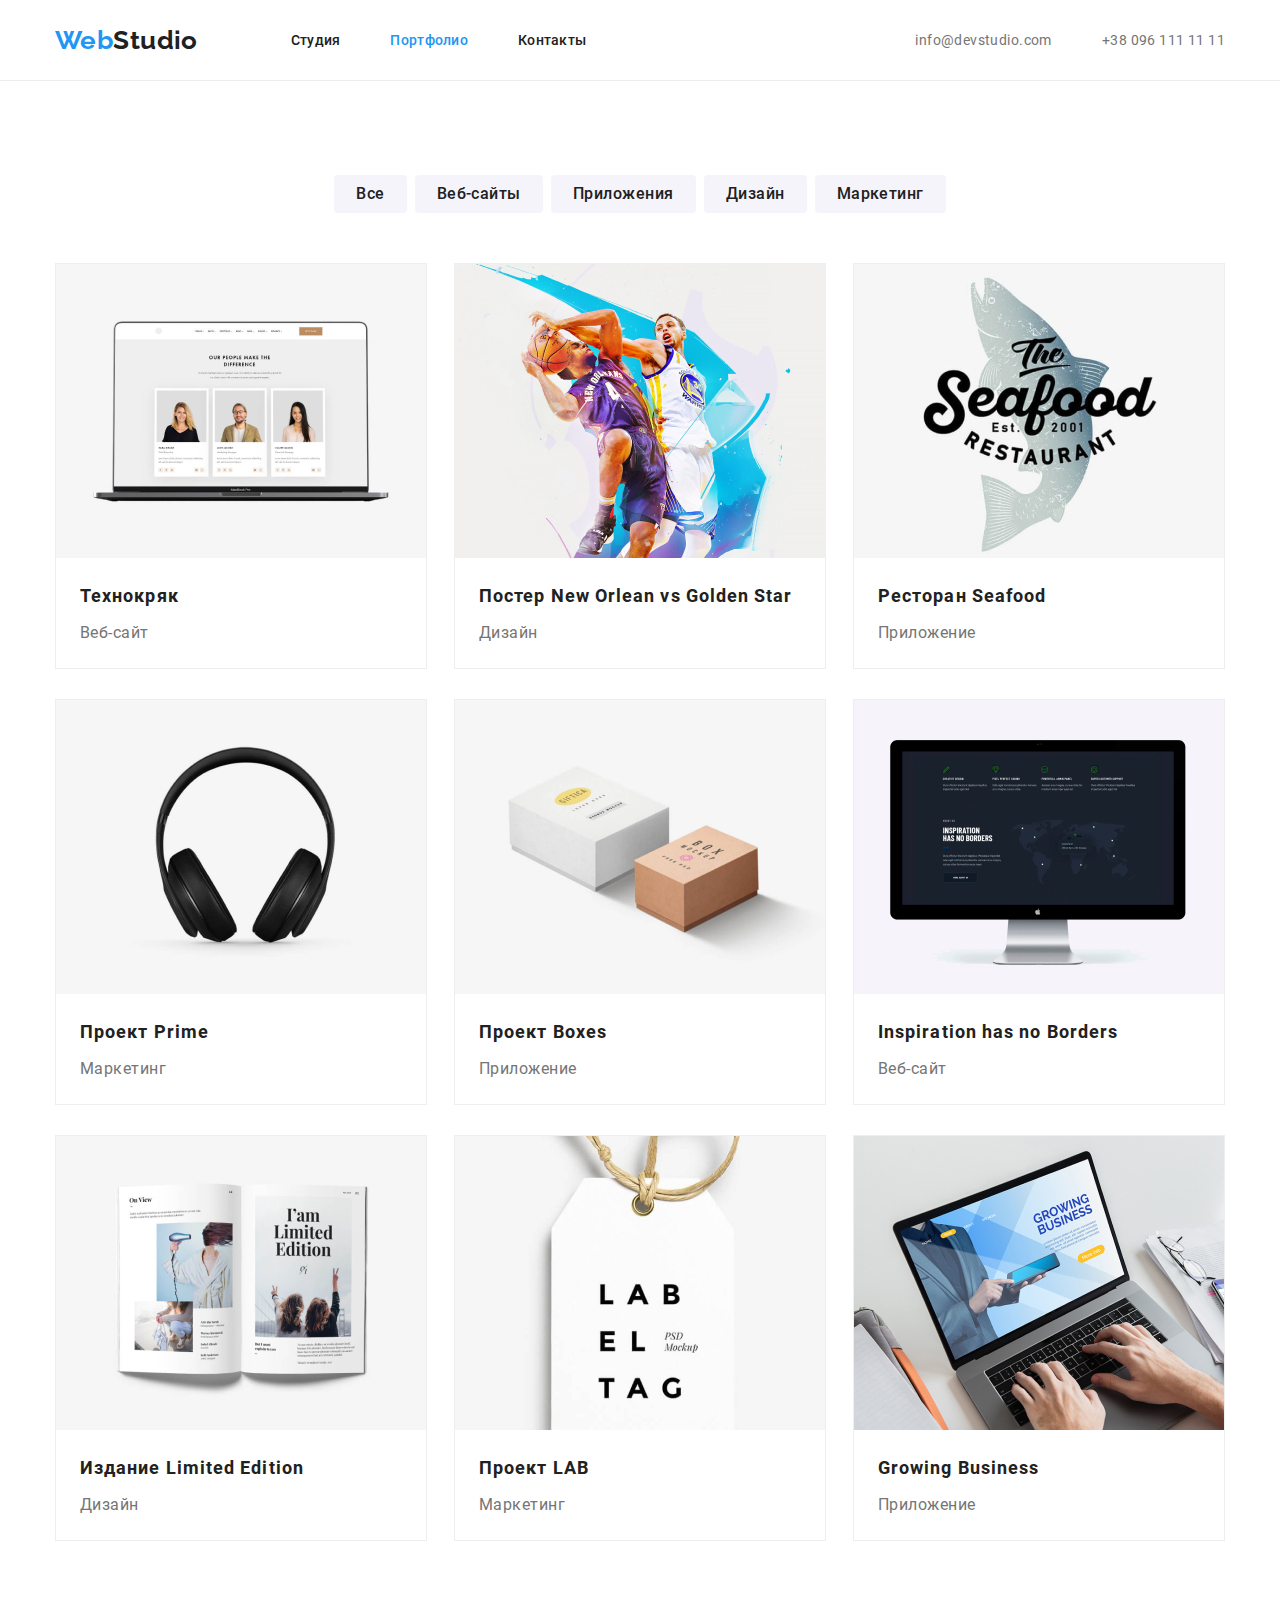
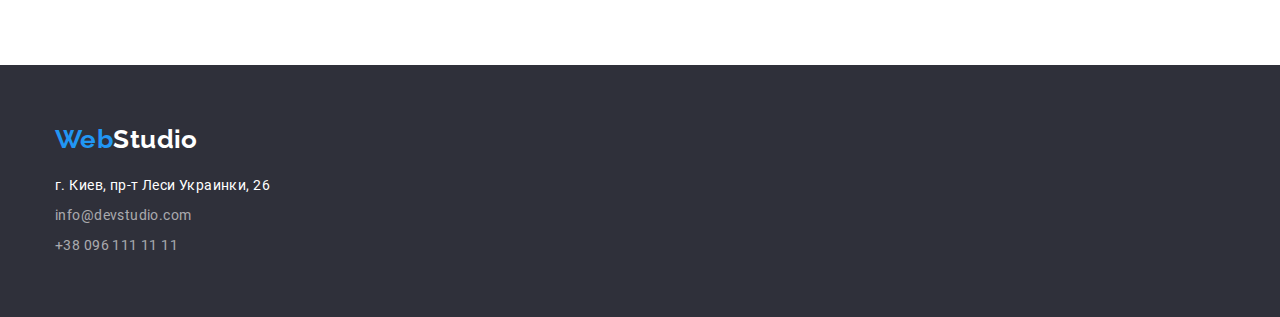
==== portfolio.html @ e56b2cce "clone-hw-3" ====
<!DOCTYPE html>
<html lang="ru">
  <head>
    <meta charset="UTF-8">
    <meta name="viewport" content="width=device-width, initial-scale=1.0">
    <title>Портфолио</title>
    <link rel="stylesheet" href="./css/modern-normalize.css">
    <link href="https://fonts.googleapis.com/css2?family=Raleway:wght@700&display=swap" rel="stylesheet">
    <link rel="stylesheet" href="./css/styles.css">
  </head>
   <body>
        <header class="bg-header">
        <div class="container head-main">
        <nav class="menu-header">
            <a href="./index.html" class="link-logo"><p class="logo">Web<span class="part-logo1">Studio</span></p></a>
            <ul class="list-nav">
                <li class="nav-item"><a href="./index.html" class="link-menu">Студия</a></li>
                <li class="nav-item"><a href="./portfolio.html"  class="link-menu"><span class="default-page">Портфолио</span></a></li>
                <li class="nav-item"><a href="#contacts" class="link-menu">Контакты</a></li>
            </ul>
        </nav>
        <div class="up-contacts">
            <a href="mailto:info@devstudio.com" class="link">info@devstudio.com</a>
            <a href="tel:++380961111111" class="link">+38 096 111 11 11</a>
        </div>
        </div>

        </header>
        <main>
        <section class="table-color">
            <div class="container portfolio-button">
                    <h1 class="invisible">Наши роботы</h1>
                <ul class="list-menu">
                    <li class="list-button"><button class="bt-works">Все</button></li>
                    <li class="list-button"><button class="bt-works">Веб-сайты</button></li>
                    <li class="list-button"><button class="bt-works">Приложения</button></li>
                    <li class="list-button"><button class="bt-works">Дизайн</button></li>
                    <li class="list-button"><button class="bt-works">Маркетинг</button></li>
                </ul>
                <ul class="table-app"> 
                    
                    <li class="flex-element"><img src="./images/img17.jpg" alt="Страница сайта"><p class="project-name">Технокряк</p>
                    <p class="app-name">Веб-сайт</p></li>

                    <li class="flex-element"><img src="./images/img18.jpg" alt="Постер"><p class="project-name">Постер New Orlean vs Golden Star</p>
                    <p class="app-name">Дизайн</p></li>

                    <li class="flex-element"><img src="./images/img10.jpg" alt="Приложение ресторана"><p class="project-name">Ресторан Seafood</p>
                    <p class="app-name">Приложение</p></li>

                    <li class="flex-element"><img src="./images/img11.jpg" alt="Наушники"><p class="project-name">Проект Prime</p>
                    <p class="app-name">Маркетинг</p></li>

                    <li class="flex-element"><img src="./images/img12.jpg" alt="Коробки"><p class="project-name">Проект Boxes</p>
                    <p class="app-name">Приложение</p></li>

                    <li class="flex-element"><img src="images/img13.jpg" alt="Экран монитора"><p class="project-name">Inspiration has no Borders</p>
                    <p class="app-name">Веб-сайт</p></li>

                    <li class="flex-element"><img src="./images/img14.jpg" alt="Книга"><p class="project-name">Издание Limited Edition</p>
                    <p class="app-name">Дизайн</p></li>

                    <li class="flex-element"><img src="./images/img15.jpg" alt="Бирка"><p class="project-name">Проект LAB</p>
                    <p class="app-name">Маркетинг</p></li>

                    <li class="flex-element"><img src="./images/img16.jpg" alt="Ноутбук"><p class="project-name">Growing Business</p>
                    <p class="app-name">Приложение</p></li>

                </ul>
            </div>
        </section>
        <footer class="bg-footer">
            <div class="container footer">
                <a href="./index.html" class="link-logo">
                <p class="logo">Web<span class="part-logo2">Studio</span></p></a>
                <address id="contacts">
                    <div class="address">
                        <ul class="list">
                            <li><a href="https://goo.gl/maps/sJVovR2q1p1uc4ny7" class="link" target="_blank" rel="noopener noreferer"> г. Киев, пр-т Леси Украинки, 26</a></li>
                            <li class="cl-link"><a href="mailto:info@devstudio.com" class="link">info@devstudio.com</a></li>
                            <li class="cl-link"><a href="tel:+380961111111" class="link">+38 096 111 11 11</a></li>
                        </ul>
                    </div>
                </address>
            </div>
        </footer>
        </main>
</body>
</html>
---- css/styles.css ----
html {
  box-sizing: border-box;
}
*,
*::before,
*::after {
  box-sizing: inherit;
}
@font-face {
  font-family: "Roboto";
  font-style: normal;
  font-weight: 400;
  src: url("../fonts/roboto/roboto-v20-latin_cyrillic-regular.eot"); /* IE9 Compat Modes */
  src: local("Roboto"), local("Roboto-Regular"),
    url("../fonts/roboto/roboto-v20-latin_cyrillic-regular.eot?#iefix")
      format("embedded-opentype"),
    url("../fonts/roboto/roboto-v20-latin_cyrillic-regular.woff2")
      format("woff2"),
    url("../fonts/roboto/roboto-v20-latin_cyrillic-regular.woff") format("woff"),
    url("../fonts/roboto/roboto-v20-latin_cyrillic-regular.ttf")
      format("truetype"),
    url("../fonts/roboto/roboto-v20-latin_cyrillic-regular.svg#Roboto")
      format("svg");
}

@font-face {
  font-family: "Roboto";
  font-style: normal;
  font-weight: 500;
  src: url("../fonts/roboto/roboto-v20-latin_cyrillic-500.eot");
  src: local("Roboto Medium"), local("Roboto-Medium"),
    url("../fonts/roboto/roboto-v20-latin_cyrillic-500.eot?#iefix")
      format("embedded-opentype"),
    url("../fonts/roboto/roboto-v20-latin_cyrillic-500.woff2") format("woff2"),
    url("../fonts/roboto/roboto-v20-latin_cyrillic-500.woff") format("woff"),
    url("../fonts/roboto/roboto-v20-latin_cyrillic-500.ttf") format("truetype"),
    url("../fonts/roboto/roboto-v20-latin_cyrillic-500.svg#Roboto")
      format("svg");
}

@font-face {
  font-family: "Roboto";
  font-style: normal;
  font-weight: 700;
  src: url("../fonts/roboto/roboto-v20-latin_cyrillic-700.eot");
  src: local("Roboto Bold"), local("Roboto-Bold"),
    url("../fonts/roboto/roboto-v20-latin_cyrillic-700.eot?#iefix")
      format("embedded-opentype"),
    url("../fonts/roboto/roboto-v20-latin_cyrillic-700.woff2") format("woff2"),
    url("../fonts/roboto/roboto-v20-latin_cyrillic-700.woff") format("woff"),
    url("../fonts/roboto/roboto-v20-latin_cyrillic-700.ttf") format("truetype"),
    url("../fonts/roboto/roboto-v20-latin_cyrillic-700.svg#Roboto")
      format("svg");
}

@font-face {
  font-family: "Roboto";
  font-style: normal;
  font-weight: 900;
  src: url("../fonts/roboto/roboto-v20-latin_cyrillic-900.eot");
  src: local("Roboto Black"), local("Roboto-Black"),
    url("../fonts/roboto/roboto-v20-latin_cyrillic-900.eot?#iefix")
      format("embedded-opentype"),
    url("../fonts/roboto/roboto-v20-latin_cyrillic-900.woff2") format("woff2"),
    url("../fonts/roboto/roboto-v20-latin_cyrillic-900.woff") format("woff"),
    url("../fonts/roboto/roboto-v20-latin_cyrillic-900.ttf") format("truetype"),
    url("../fonts/roboto/roboto-v20-latin_cyrillic-900.svg#Roboto")
      format("svg");
}

:root {
  --main-text-cl: #757575;
  --accent-cl: #2196f3;
  --title-cl: #212121;
  --white: #ffffff;
  --gray: #2f303a;
  --pearl: #e5e5e5;
  --smoke: #f5f4fa;
}
html {
  box-sizing: border-box;
}

body {
  font-family: "Roboto", sans-serif;
  font-size: 14px;
  line-height: 1.7142;
  letter-spacing: 0.03em;
  color: var(--main-text-cl);
}

img {
  display: block;
}
.container {
  width: 1200px;
  padding-left: 15px;
  padding-right: 15px;
  margin-right: auto;
  margin-left: auto;
}
.bg-header {
  background-color: var(--white);
  border-bottom: 1px solid #ececec;
}
.bg-hero,
.bg-footer {
  background-color: var(--gray);
}
.bg-team {
  background-color: var(--smoke);
}

.logo {
  font-family: "Raleway", sans-serif;
  font-style: normal;
  font-weight: 700;
  font-size: 26px;
  line-height: 1.1738;
  color: var(--accent-cl);
}

.part-logo1 {
  color: var(--title-cl);
}
.part-logo2 {
  color: var(--white);
}
.link-logo {
  text-decoration: none;
}
.link {
  color: inherit;
  line-height: 1.1743;
  letter-spacing: 0.03em;
  text-decoration: none;
}
.default-page {
  color: var(--accent-cl);
}
.link:hover,
.link:focus {
  color: var(--accent-cl);
}

.title {
  font-family: "Roboto", sans-serif;
  font-weight: 900;
  font-size: 44px;
  line-height: 1.3636;
  text-align: center;
  letter-spacing: 0.06em;
  color: var(--white);
}

.little-name {
  font-family: "Roboto", sans-serif;
  font-style: normal;
  font-weight: 700;
  font-size: 14px;
  line-height: 1.14;
  letter-spacing: 0.03em;
  color: var(--title-cl);
}

.sub-title {
  font-family: "Roboto", sans-serif;
  font-style: normal;
  font-weight: 700;
  font-size: 36px;
  line-height: 1.17;
  text-align: center;
  letter-spacing: 0.03em;
  color: var(--title-cl);
}

.bt-main {
  font-family: "Roboto", sans-serif;
  font-style: normal;
  font-weight: 700;
  font-size: 16px;
  line-height: 1.88;
  align-items: center;
  text-align: center;
  letter-spacing: 0.06em;
  color: var(--white);
  background-color: var(--accent-cl);
}
.bt-works {
  font-family: "Roboto", sans-serif;
  font-style: normal;
  font-weight: 500;
  font-size: 16px;
  line-height: 1.63;
  text-align: center;
  letter-spacing: 0.03em;
  color: var(--title-cl);
  background-color: var(--smoke);

  border-radius: 4px;
}
.bt-works:hover,
.bt-works:focus {
  color: var(--white);
  background-color: var(--accent-cl);
  cursor: pointer;
}

.styles-name {
  font-family: "Roboto", sans-serif;
  font-style: normal;
  font-weight: 500;
  font-size: 16px;
  line-height: 1.19;
  letter-spacing: 0.03em;
  color: var(--title-cl);
}

.link-menu {
  font-family: "Roboto", sans-serif;
  font-style: normal;
  font-weight: 500;
  font-size: 14px;
  line-height: 1.1428;
  letter-spacing: 0.02em;
  text-decoration: none;
  color: var(--title-cl);
}
.link-menu:hover,
.link-menu:focus {
  color: var(--accent-cl);
}

.invisible {
  display: none;
}

.name-prof {
  font-family: "Roboto", sans-serif;
  font-style: normal;
  font-weight: 400;
  font-size: 16px;
  line-height: 1.19;
  letter-spacing: 0.03em;
  color: var(--main-text-cl);
}

.address {
  font-family: "Roboto", sans-serif;
  font-weight: 400;
  font-style: normal;
  font-size: 14px;
  line-height: 1.71;
  letter-spacing: 0.03em;

  color: var(--white);
}
.cl-link {
  color: #ffffff99;
}

.project-name {
  font-family: "Roboto", sans-serif;
  font-style: normal;
  font-weight: 700;
  font-size: 18px;
  line-height: 2;
  letter-spacing: 0.06em;
  color: var(--title-cl);
}

.app-name {
  font-family: "Roboto", sans-serif;
  font-style: normal;
  font-weight: 400;
  font-size: 16px;
  line-height: 1.87;
  letter-spacing: 0.03em;
  color: var(--main-text-cl);
}
.logo,
.link-logo,
.part-logo1 {
  display: flex;
  margin-top: 0px;
  margin-bottom: 0px;
  align-items: center;
}

.list,
.list-menu,
.list-nav,
.list-app,
.table-app {
  list-style: none;
  margin: 0;
  padding: 0;
}

.list-app {
  background-color: var(--white);
}
.list-nav,
.up-contacts,
.menu-header,
.head-main {
  display: flex;
}
.list-nav .nav-item:not(:last-child),
.up-contacts .link:not(:last-child) {
  margin-right: 50px;
}
.link-menu {
  display: block;
  padding-top: 32px;
  padding-bottom: 32px;
}

.head-main {
  align-items: center;
}

.list-nav {
  margin-left: 93px;
}
.up-contacts {
  margin-left: auto;
}
.title {
  height: auto;
  width: 696px;
  margin-left: auto;
  margin-right: auto;
}
.big-button {
  display: block;
  text-align: center;
  padding-top: 200px;
  padding-bottom: 200px;
  background-color: var(--gray);
}
.bt-main:hover,
.bt-main:focus {
  color: var(--white);
}
.bt-main {
  height: 50px;
  width: 200px;
  border-radius: 4px;
  border: none;
}
.bt-main:hover,
.bt-main:focus {
  color: var(--gray);
  cursor: pointer;
}
.title {
  text-transform: uppercase;
  margin-bottom: 30px;
}
.break {
  margin: auto;
}
.pearl-wall {
  padding-top: 94px;
  padding-bottom: 94px;
  background-color: var(--white);
}
.little-name {
  text-transform: uppercase;
  margin-top: auto;
  margin-bottom: auto;
}

.description-unit {
  width: 270px;
  height: 101px;
}
.description-job {
  display: flex;
  flex-direction: row;
}
.description-unit + .description-unit {
  margin-left: 30px;
}
.desc-name {
  margin-top: 10px;
  margin-bottom: auto;
}

.sub-title {
  margin-top: auto;
  margin-bottom: 50px;
}
.photo-book {
  padding-bottom: 94px;
  background-color: var(--white);
}
.list-image {
  display: flex;
  justify-content: space-between;
}

.team {
  padding-top: 94px;
  padding-bottom: 94px;
  background-color: var(--smoke);
}
.person-photo {
  display: block;
  text-align: center;
  background-color: var(--white);
}
.list-app {
  display: flex;
  background-color: var(--smoke);
  justify-content: space-between;
}
.styles-name {
  padding-top: 30px;
  padding-bottom: 10px;
  margin: auto;
}
.name-prof {
  padding-bottom: 30px;
  margin: auto;
}
.footer {
  padding-top: 59px;
  padding-bottom: 59px;
  background-color: var(--gray);
}
.address {
  padding-top: 20px;
}
.cl-link {
  padding-top: 6px;
}
.table-color {
  color: var(--white);
}
.portfolio-button {
  padding-top: 94px;
  padding-bottom: 94px;
  background-color: var(--white);
}
.bt-works {
  padding-top: 6px;
  padding-bottom: 6px;
  padding-left: 22px;
  padding-right: 22px;
  border: none;
}
.list-button + .list-button {
  margin-left: 8px;
}

.list-menu {
  display: flex;
  justify-content: center;
  padding-bottom: 50px;
}
.table-app {
  display: flex;
  flex-wrap: wrap;
  justify-content: space-between;
  background-color: var(--white);
}
.flex-element {
  box-sizing: border-box;
  margin-bottom: 30px;
  padding-bottom: 20px;
  background-color: var(--white);
  border: 1px solid #eeeeee;
}

.project-name {
  padding-top: 20px;
  padding-bottom: 4px;
  padding-left: 24px;
  margin: auto;
}
.app-name {
  padding-left: 24px;
  margin: auto;
}
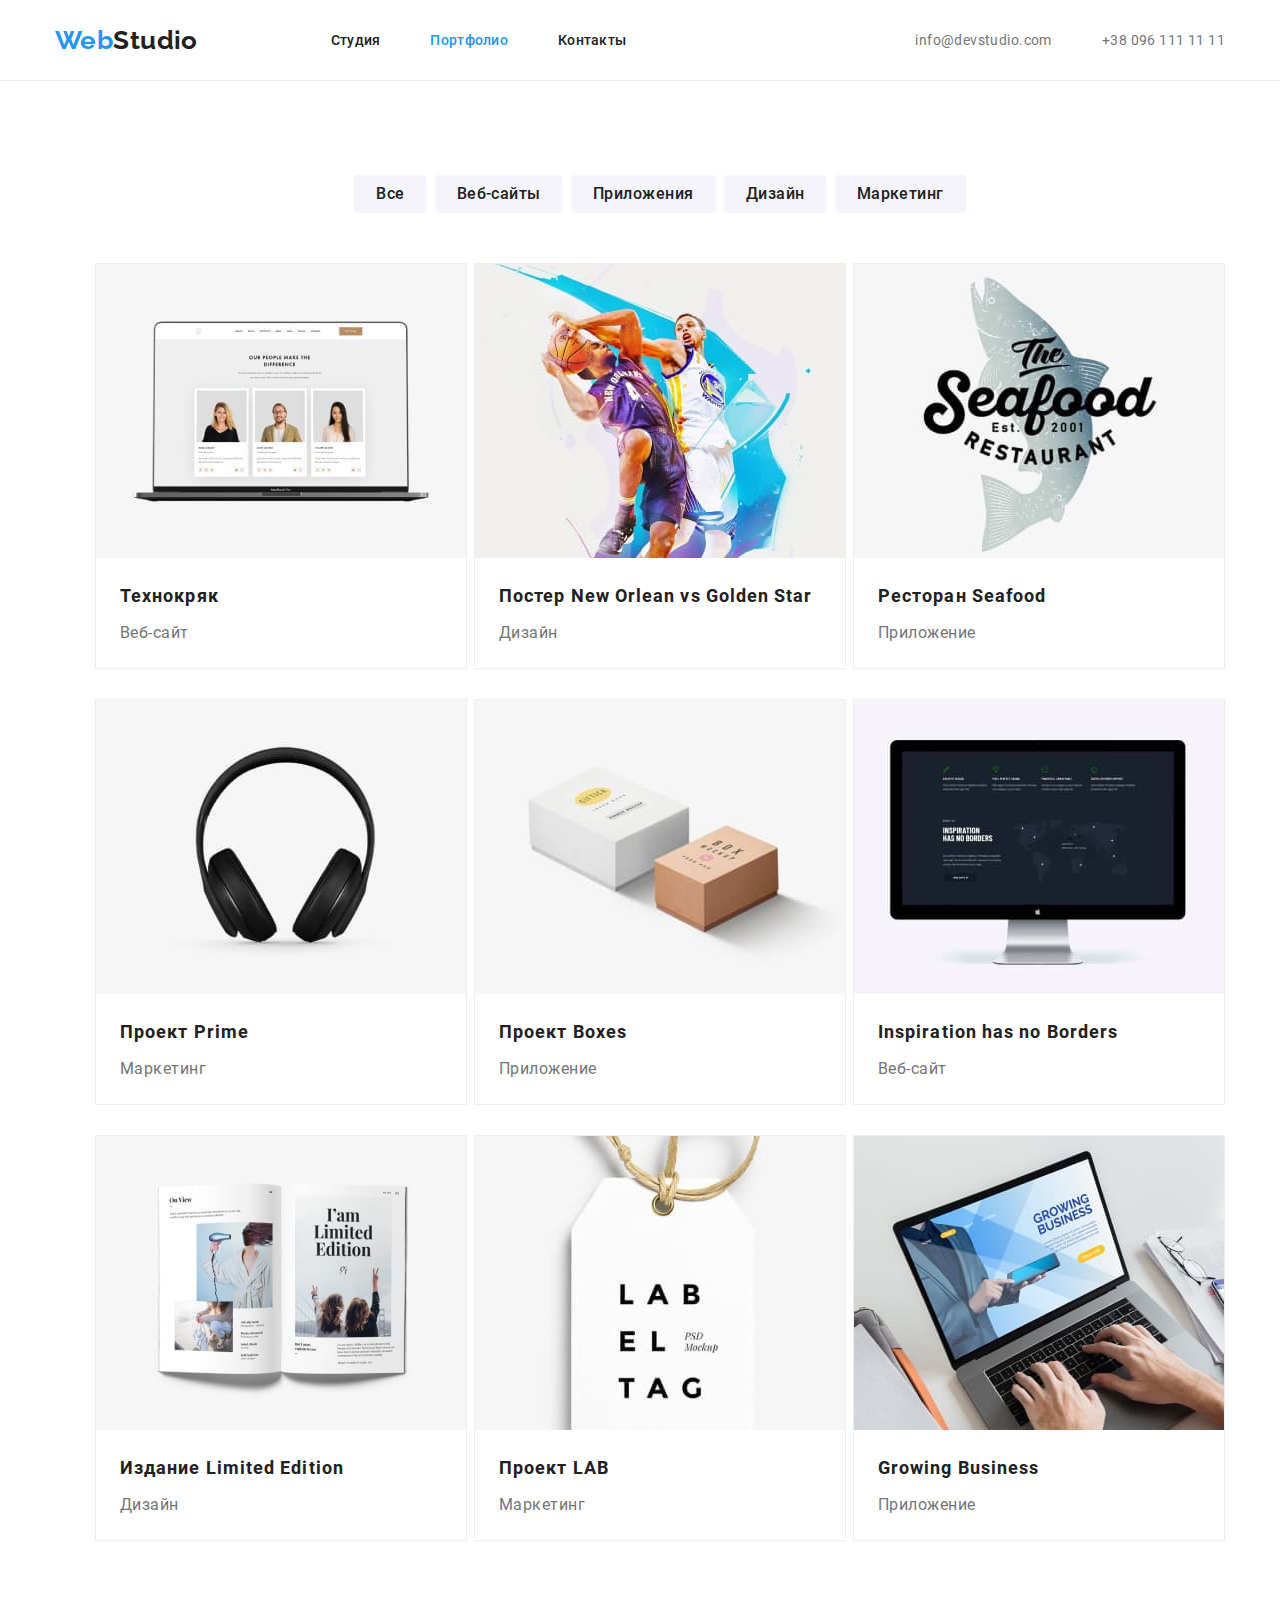
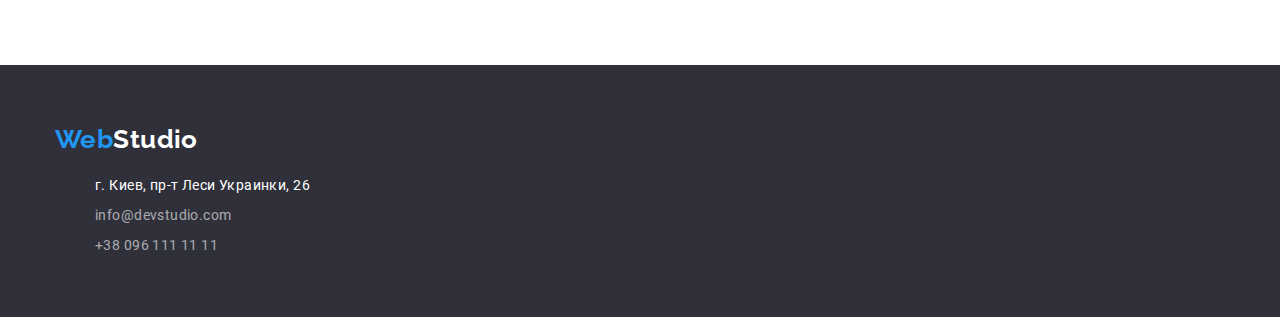
==== commit afd99cac: "gradient" ====
--- a/portfolio.html
+++ b/portfolio.html
@@ -39,31 +39,31 @@
                 </ul>
                 <ul class="table-app"> 
                     
-                    <li class="flex-element"><img src="./images/img17.jpg" alt="Страница сайта"><p class="project-name">Технокряк</p>
+                    <li class="flex-element"><img src="./images/img8-min.jpg" alt="Страница сайта"><p class="project-name">Технокряк</p>
                     <p class="app-name">Веб-сайт</p></li>
 
-                    <li class="flex-element"><img src="./images/img18.jpg" alt="Постер"><p class="project-name">Постер New Orlean vs Golden Star</p>
+                    <li class="flex-element"><img src="./images/img9-min.jpg" alt="Постер"><p class="project-name">Постер New Orlean vs Golden Star</p>
                     <p class="app-name">Дизайн</p></li>
 
-                    <li class="flex-element"><img src="./images/img10.jpg" alt="Приложение ресторана"><p class="project-name">Ресторан Seafood</p>
+                    <li class="flex-element"><img src="./images/img10-min.jpg" alt="Приложение ресторана"><p class="project-name">Ресторан Seafood</p>
                     <p class="app-name">Приложение</p></li>
 
-                    <li class="flex-element"><img src="./images/img11.jpg" alt="Наушники"><p class="project-name">Проект Prime</p>
+                    <li class="flex-element"><img src="./images/img11-min.jpg" alt="Наушники"><p class="project-name">Проект Prime</p>
                     <p class="app-name">Маркетинг</p></li>
 
-                    <li class="flex-element"><img src="./images/img12.jpg" alt="Коробки"><p class="project-name">Проект Boxes</p>
+                    <li class="flex-element"><img src="./images/img12-min.jpg" alt="Коробки"><p class="project-name">Проект Boxes</p>
                     <p class="app-name">Приложение</p></li>
 
-                    <li class="flex-element"><img src="images/img13.jpg" alt="Экран монитора"><p class="project-name">Inspiration has no Borders</p>
+                    <li class="flex-element"><img src="images/img13-min.jpg" alt="Экран монитора"><p class="project-name">Inspiration has no Borders</p>
                     <p class="app-name">Веб-сайт</p></li>
 
-                    <li class="flex-element"><img src="./images/img14.jpg" alt="Книга"><p class="project-name">Издание Limited Edition</p>
+                    <li class="flex-element"><img src="./images/img14-min.jpg" alt="Книга"><p class="project-name">Издание Limited Edition</p>
                     <p class="app-name">Дизайн</p></li>
 
-                    <li class="flex-element"><img src="./images/img15.jpg" alt="Бирка"><p class="project-name">Проект LAB</p>
+                    <li class="flex-element"><img src="./images/img15-min.jpg" alt="Бирка"><p class="project-name">Проект LAB</p>
                     <p class="app-name">Маркетинг</p></li>
 
-                    <li class="flex-element"><img src="./images/img16.jpg" alt="Ноутбук"><p class="project-name">Growing Business</p>
+                    <li class="flex-element"><img src="./images/img16-min.jpg" alt="Ноутбук"><p class="project-name">Growing Business</p>
                     <p class="app-name">Приложение</p></li>
 
                 </ul>
--- a/css/styles.css
+++ b/css/styles.css
@@ -103,7 +103,7 @@
   background-color: var(--white);
   border-bottom: 1px solid #ececec;
 }
-.bg-hero,
+
 .bg-footer {
   background-color: var(--gray);
 }
@@ -293,8 +293,8 @@
 .list-app,
 .table-app {
   list-style: none;
-  margin: 0;
-  padding: 0;
+  margin: auto;
+  padding: auto;
 }
 
 .list-app {
@@ -317,6 +317,7 @@
 }
 
 .head-main {
+  height: auto;
   align-items: center;
 }
 
@@ -327,8 +328,10 @@
   margin-left: auto;
 }
 .title {
-  height: auto;
+  height: 120px;
   width: 696px;
+
+  margin-top: auto;
   margin-left: auto;
   margin-right: auto;
 }
@@ -337,7 +340,6 @@
   text-align: center;
   padding-top: 200px;
   padding-bottom: 200px;
-  background-color: var(--gray);
 }
 .bt-main:hover,
 .bt-main:focus {
@@ -484,3 +486,17 @@
   padding-left: 24px;
   margin: auto;
 }
+
+.bg-hero {
+  background-image: linear-gradient(
+      to right,
+      rgba(47, 48, 58, 0.4),
+      rgba(47, 48, 58, 0.4)
+    ),
+    url("/images/img-min.jpg");
+  background-color: var(--gray);
+  background-repeat: no-repeat;
+  background-position: center;
+  background-size: auto auto;
+  background-size: cover;
+}
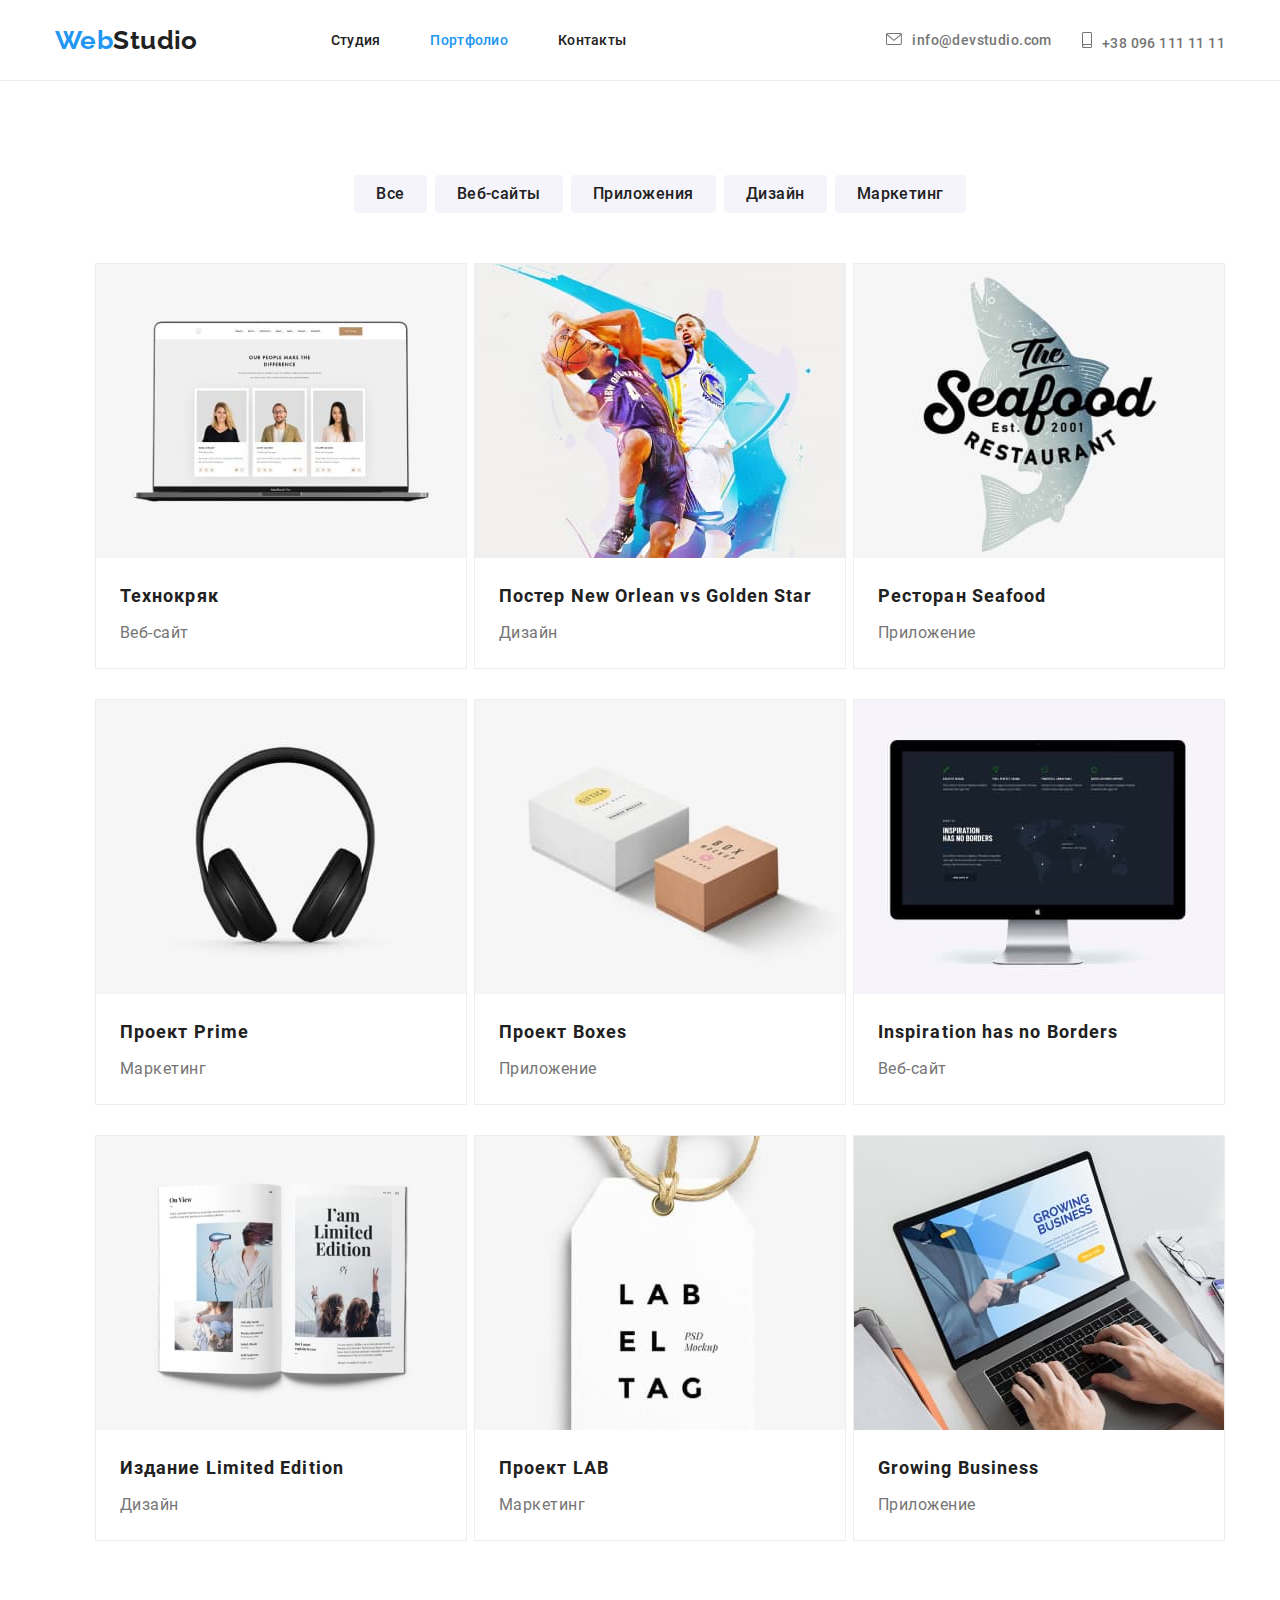
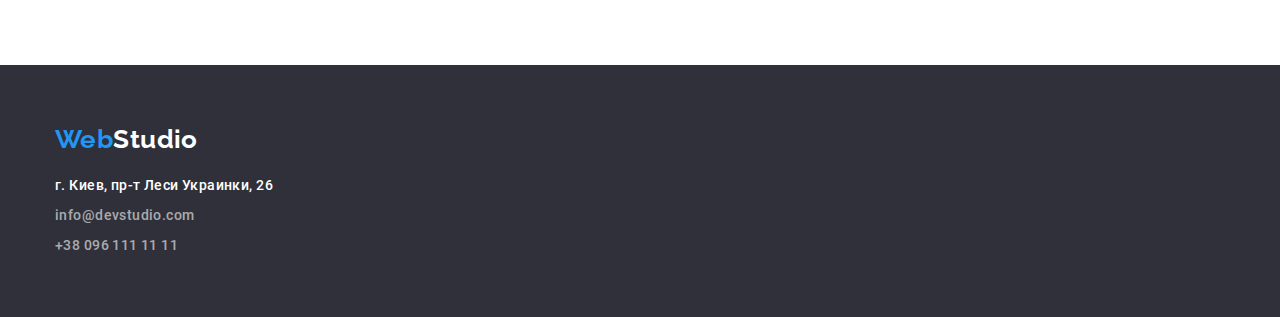
==== commit 24367ba9: "something2" ====
--- a/portfolio.html
+++ b/portfolio.html
@@ -20,8 +20,12 @@
             </ul>
         </nav>
         <div class="up-contacts">
-            <a href="mailto:info@devstudio.com" class="link">info@devstudio.com</a>
-            <a href="tel:++380961111111" class="link">+38 096 111 11 11</a>
+            <a href="mailto:info@devstudio.com" class="link"><svg class="envelope">
+                <use href="./images/sprite.svg#envelope"></use>
+            </svg>info@devstudio.com</a>
+            <a href="tel:++380961111111" class="link"><svg class="smartphone">
+            <use href="./images/sprite.svg#smartphone"></use>
+            </svg>+38 096 111 11 11</a>
         </div>
         </div>
 
@@ -39,31 +43,31 @@
                 </ul>
                 <ul class="table-app"> 
                     
-                    <li class="flex-element"><img src="./images/img8-min.jpg" alt="Страница сайта"><p class="project-name">Технокряк</p>
+                    <li class="flex-element"><img src="./images/img8.jpg" alt="Страница сайта"><p class="project-name">Технокряк</p>
                     <p class="app-name">Веб-сайт</p></li>
 
-                    <li class="flex-element"><img src="./images/img9-min.jpg" alt="Постер"><p class="project-name">Постер New Orlean vs Golden Star</p>
+                    <li class="flex-element"><img src="./images/img9.jpg" alt="Постер"><p class="project-name">Постер New Orlean vs Golden Star</p>
                     <p class="app-name">Дизайн</p></li>
 
-                    <li class="flex-element"><img src="./images/img10-min.jpg" alt="Приложение ресторана"><p class="project-name">Ресторан Seafood</p>
+                    <li class="flex-element"><img src="./images/img10.jpg" alt="Приложение ресторана"><p class="project-name">Ресторан Seafood</p>
                     <p class="app-name">Приложение</p></li>
 
-                    <li class="flex-element"><img src="./images/img11-min.jpg" alt="Наушники"><p class="project-name">Проект Prime</p>
+                    <li class="flex-element"><img src="./images/img11.jpg" alt="Наушники"><p class="project-name">Проект Prime</p>
                     <p class="app-name">Маркетинг</p></li>
 
-                    <li class="flex-element"><img src="./images/img12-min.jpg" alt="Коробки"><p class="project-name">Проект Boxes</p>
+                    <li class="flex-element"><img src="./images/img12.jpg" alt="Коробки"><p class="project-name">Проект Boxes</p>
                     <p class="app-name">Приложение</p></li>
 
-                    <li class="flex-element"><img src="images/img13-min.jpg" alt="Экран монитора"><p class="project-name">Inspiration has no Borders</p>
+                    <li class="flex-element"><img src="images/img13.jpg" alt="Экран монитора"><p class="project-name">Inspiration has no Borders</p>
                     <p class="app-name">Веб-сайт</p></li>
 
-                    <li class="flex-element"><img src="./images/img14-min.jpg" alt="Книга"><p class="project-name">Издание Limited Edition</p>
+                    <li class="flex-element"><img src="./images/img14.jpg" alt="Книга"><p class="project-name">Издание Limited Edition</p>
                     <p class="app-name">Дизайн</p></li>
 
-                    <li class="flex-element"><img src="./images/img15-min.jpg" alt="Бирка"><p class="project-name">Проект LAB</p>
+                    <li class="flex-element"><img src="./images/img15.jpg" alt="Бирка"><p class="project-name">Проект LAB</p>
                     <p class="app-name">Маркетинг</p></li>
 
-                    <li class="flex-element"><img src="./images/img16-min.jpg" alt="Ноутбук"><p class="project-name">Growing Business</p>
+                    <li class="flex-element"><img src="./images/img16.jpg" alt="Ноутбук"><p class="project-name">Growing Business</p>
                     <p class="app-name">Приложение</p></li>
 
                 </ul>
--- a/css/styles.css
+++ b/css/styles.css
@@ -130,8 +130,13 @@
   text-decoration: none;
 }
 .link {
+  font-family: "Roboto", sans-serif;
+  height: 16px;
+  font-size: 14px;
+  font-style: normal;
+  font-weight: 500;
   color: inherit;
-  line-height: 1.1743;
+  line-height: 1.1429;
   letter-spacing: 0.03em;
   text-decoration: none;
 }
@@ -294,9 +299,17 @@
 .table-app {
   list-style: none;
   margin: auto;
+}
+
+.list-menu,
+.list-nav,
+.list-app,
+.table-app {
   padding: auto;
 }
-
+.list {
+  padding-left: 0px;
+}
 .list-app {
   background-color: var(--white);
 }
@@ -307,8 +320,11 @@
   display: flex;
 }
 .list-nav .nav-item:not(:last-child),
-.up-contacts .link:not(:last-child) {
+.up-contacts:not(:last-child) {
   margin-right: 50px;
+}
+.link:not(:last-child) {
+  margin-right: 30px;
 }
 .link-menu {
   display: block;
@@ -325,6 +341,7 @@
   margin-left: 93px;
 }
 .up-contacts {
+  align-content: center;
   margin-left: auto;
 }
 .title {
@@ -370,13 +387,13 @@
 }
 .little-name {
   text-transform: uppercase;
-  margin-top: auto;
+  margin-top: 30px;
   margin-bottom: auto;
 }
 
 .description-unit {
   width: 270px;
-  height: 101px;
+  height: 251px;
 }
 .description-job {
   display: flex;
@@ -424,7 +441,7 @@
   margin: auto;
 }
 .name-prof {
-  padding-bottom: 30px;
+  padding-bottom: 16px;
   margin: auto;
 }
 .footer {
@@ -493,10 +510,90 @@
       rgba(47, 48, 58, 0.4),
       rgba(47, 48, 58, 0.4)
     ),
-    url("/images/img-min.jpg");
+    url("/images/img.jpg");
   background-color: var(--gray);
   background-repeat: no-repeat;
   background-position: center;
   background-size: auto auto;
   background-size: cover;
 }
+
+.envelope {
+  height: 12px;
+  width: 16px;
+  margin-right: 10px;
+
+  fill: var(--main-text-cl);
+}
+.smartphone {
+  height: 16px;
+  width: 10px;
+  margin-right: 10px;
+  fill: var(--main-text-cl);
+}
+.link:hover .envelope,
+.link:focus .enevelope {
+  fill: var(--accent-cl);
+}
+.link:hover .smartphone,
+.link:focus .smartphone {
+  fill: var(--accent-cl);
+}
+.bg-svg {
+  display: flex;
+  justify-content: center;
+  align-items: center;
+  height: 120px;
+  width: 270px;
+
+  background-color: var(--smoke);
+  border-radius: 4px;
+}
+.des-svg {
+  height: 70px;
+  width: 70px;
+}
+.social-group {
+  display: flex;
+  justify-content: space-between;
+  margin-right: 35px;
+  margin-left: 35px;
+  padding-bottom: 30px;
+}
+.pos-social {
+  display: flex;
+  height: 44px;
+  width: 44px;
+
+  border-radius: 50%;
+}
+.instagram-svg,
+.twitter-svg,
+.facebook-svg,
+.linkedin-svg {
+  display: flexbox;
+  height: 20px;
+  width: 20px;
+  margin: auto;
+  fill: #afb1b8;
+}
+.pos-social:hover .instagram-svg,
+.pos-social:focus .instagram-svg {
+  fill: var(--white);
+}
+.pos-social:hover,
+.pos-social:focus {
+  background-color: var(--accent-cl);
+}
+.pos-social:hover .twitter-svg,
+.pos-social:focus .twitter-svg {
+  fill: var(--white);
+}
+.pos-social:hover .facebook-svg,
+.pos-social:focus .facebook-svg {
+  fill: var(--white);
+}
+.pos-social:hover .linkedin-svg,
+.pos-social:focus .linkedin-svg {
+  fill: var(--white);
+}
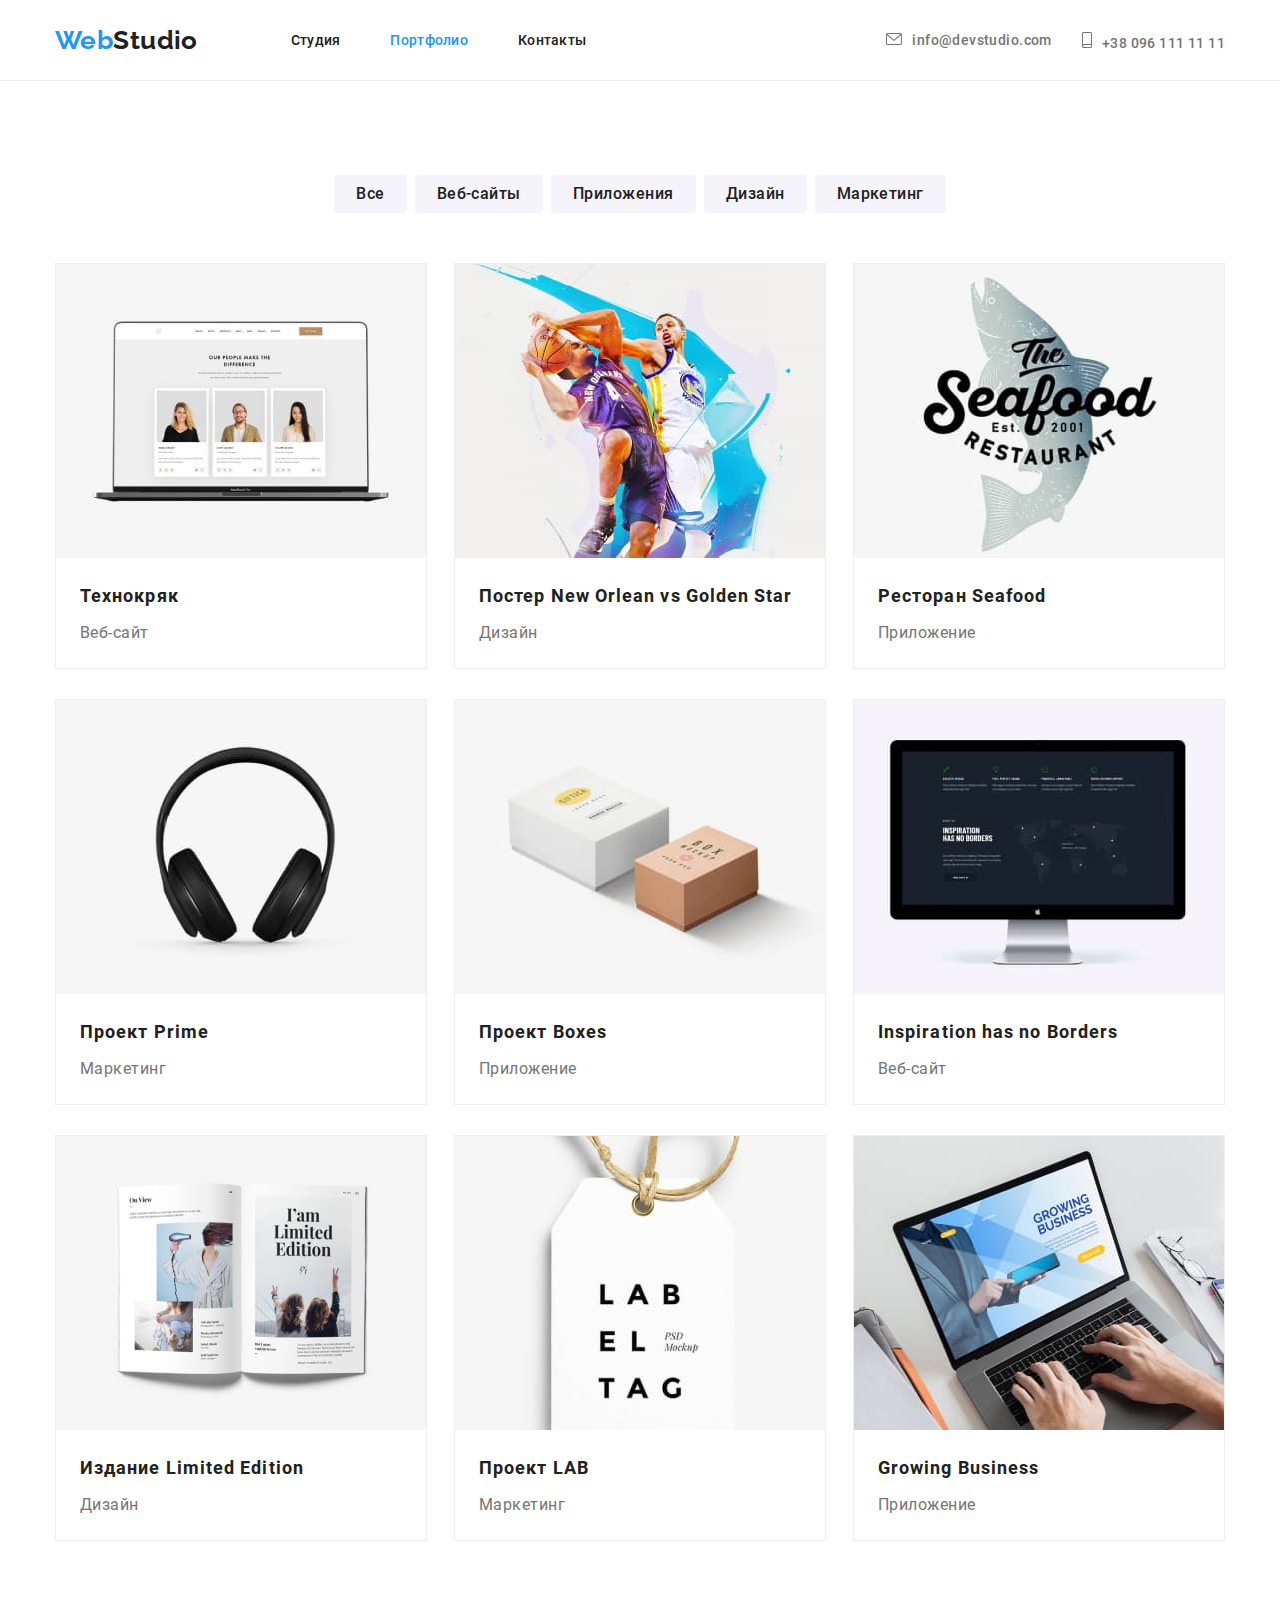
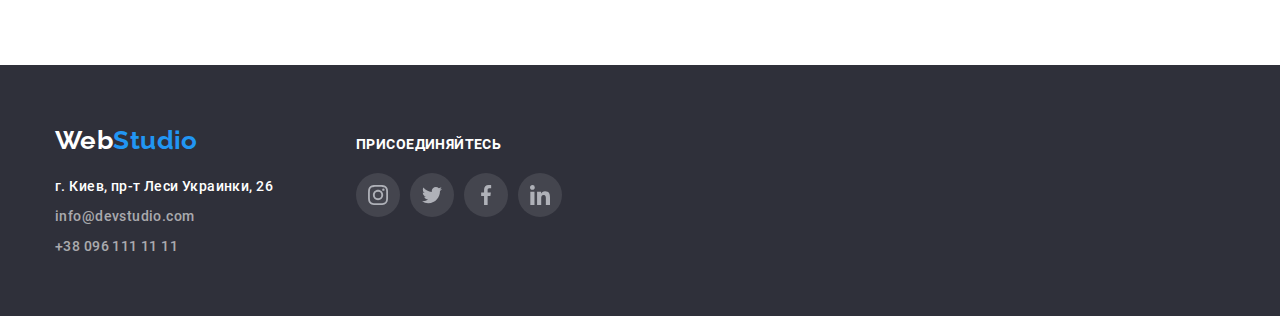
==== commit dcc4b12c: "something-before-validation" ====
--- a/portfolio.html
+++ b/portfolio.html
@@ -74,19 +74,52 @@
             </div>
         </section>
         <footer class="bg-footer">
-            <div class="container footer">
-                <a href="./index.html" class="link-logo">
-                <p class="logo">Web<span class="part-logo2">Studio</span></p></a>
-                <address id="contacts">
-                    <div class="address">
+        <div class="container footer">
+        
+            <address id="contacts">
+                <div class="address">
+                    <div class="our-address">
+                        <a href="./index.html" class="link-logo">
+                            <p class="logo"><span class="part-logo2">Web</span>Studio</p>
+                        </a>
                         <ul class="list">
-                            <li><a href="https://goo.gl/maps/sJVovR2q1p1uc4ny7" class="link" target="_blank" rel="noopener noreferer"> г. Киев, пр-т Леси Украинки, 26</a></li>
+                            <li><a href="https://goo.gl/maps/sJVovR2q1p1uc4ny7" class="link" target="_blank"
+                                    rel="noopener noreferer"> г. Киев, пр-т Леси Украинки, 26</a></li>
                             <li class="cl-link"><a href="mailto:info@devstudio.com" class="link">info@devstudio.com</a></li>
                             <li class="cl-link"><a href="tel:+380961111111" class="link">+38 096 111 11 11</a></li>
                         </ul>
                     </div>
-                </address>
-            </div>
+                    <div class="our-contacts">
+                        <p class="little-name">Присоединяйтесь</p>
+                        <div class="call-us">
+                            <a href="https://www.instagram.com/" class="pos-social" target="_blank" rel="noopener noreferer">
+                                <svg class="instagram-svg">
+                                    <use href="./images/sprite.svg#instagram"></use>
+                                </svg>
+                            </a>
+        
+                            <a href="https://twitter.com/?lang=uk/" class="pos-social" target="_blank" rel="noopener noreferer">
+                                <svg class="twitter-svg">
+                                    <use href="./images/sprite.svg#twitter"></use>
+                                </svg>
+                            </a>
+        
+                            <a href="https://www.facebook.com/" class="pos-social" target="_blank" rel="noopener noreferer">
+                                <svg class="facebook-svg">
+                                    <use href="./images/sprite.svg#facebook"></use>
+                                </svg>
+                            </a>
+        
+                            <a href="https://www.linkedin.com/" class="pos-social" target="_blank" rel="noopener noreferer">
+                                <svg class="linkedin-svg">
+                                    <use href="./images/sprite.svg#linkedin"></use>
+                                </svg>
+                            </a>
+                        </div>
+                    </div>
+                </div>
+            </address>
+        </div>
         </footer>
         </main>
 </body>
--- a/css/styles.css
+++ b/css/styles.css
@@ -110,7 +110,9 @@
 .bg-team {
   background-color: var(--smoke);
 }
-
+.our-clients {
+  background-color: var(--white);
+}
 .logo {
   font-family: "Raleway", sans-serif;
   font-style: normal;
@@ -173,7 +175,7 @@
   font-style: normal;
   font-weight: 700;
   font-size: 36px;
-  line-height: 1.17;
+  line-height: 1.1719;
   text-align: center;
   letter-spacing: 0.03em;
   color: var(--title-cl);
@@ -305,9 +307,12 @@
 .list-nav,
 .list-app,
 .table-app {
-  padding: auto;
+  padding: 0px;
 }
 .list {
+  height: 81px;
+  width: 231px;
+  margin-top: 20px;
   padding-left: 0px;
 }
 .list-app {
@@ -444,13 +449,16 @@
   padding-bottom: 16px;
   margin: auto;
 }
+.our-clients {
+  margin: auto;
+}
 .footer {
-  padding-top: 59px;
-  padding-bottom: 59px;
+  padding-top: 60px;
+  padding-bottom: 60px;
   background-color: var(--gray);
 }
 .address {
-  padding-top: 20px;
+  padding-top: 0px;
 }
 .cl-link {
   padding-top: 6px;
@@ -571,7 +579,6 @@
 .twitter-svg,
 .facebook-svg,
 .linkedin-svg {
-  display: flexbox;
   height: 20px;
   width: 20px;
   margin: auto;
@@ -597,3 +604,120 @@
 .pos-social:focus .linkedin-svg {
   fill: var(--white);
 }
+.person-photo {
+  box-shadow: 0px 1px 3px rgba(0, 0, 0, 0.12), 0px 1px 1px rgba(0, 0, 0, 0.14),
+    0px 2px 1px rgba(0, 0, 0, 0.2);
+  border-radius: 0px 0px 4px 4px;
+}
+.our-clients {
+  padding-top: 94px;
+  padding-bottom: 94px;
+}
+.block-clients {
+  display: flex;
+  justify-content: space-between;
+}
+.unit-clients {
+  display: flex;
+  width: 170px;
+  height: 90px;
+
+  border: 1px solid #afb1b8;
+  box-sizing: border-box;
+  border-radius: 4px;
+}
+.svg-client1 {
+  margin: auto;
+  height: 49px;
+  width: 44px;
+}
+.svg-client2 {
+  margin: auto;
+  height: 52px;
+  width: 40px;
+}
+.svg-client3 {
+  margin: auto;
+  height: 43px;
+  width: 41px;
+}
+.svg-client4 {
+  margin: auto;
+  height: 42px;
+  width: 80px;
+}
+.svg-client5 {
+  margin: auto;
+  height: 47px;
+  width: 59px;
+}
+.svg-client6 {
+  margin: auto;
+  height: 45px;
+  width: 88px;
+}
+.svg-client1,
+.svg-client2,
+.svg-client3,
+.svg-client4,
+.svg-client5,
+.svg-client6 {
+  fill: #afb1b8;
+}
+.unit-clients:hover,
+.unit-clients:focus {
+  border: 1px solid var(--accent-cl);
+}
+.unit-clients:hover .svg-client1,
+.unit-clients:focus .svg-client1 {
+  fill: var(--accent-cl);
+}
+.unit-clients:hover .svg-client2,
+.unit-clients:focus .svg-client2 {
+  fill: var(--accent-cl);
+}
+.unit-clients:hover .svg-client3,
+.unit-clients:focus .svg-client3 {
+  fill: var(--accent-cl);
+}
+.unit-clients:hover .svg-client4,
+.unit-clients:focus .svg-client4 {
+  fill: var(--accent-cl);
+}
+.unit-clients:hover .svg-client5,
+.unit-clients:focus .svg-client5 {
+  fill: var(--accent-cl);
+}
+.unit-clients:hover .svg-client6,
+.unit-clients:focus .svg-client6 {
+  fill: var(--accent-cl);
+}
+.our-contacts {
+  margin-top: 12px;
+  margin-bottom: auto;
+  margin-left: 70px;
+}
+.our-contacts .little-name {
+  color: var(--white);
+  margin-top: 0px;
+  margin-bottom: 20px;
+}
+.call-us {
+  display: flex;
+
+  height: 44px;
+  width: 206px;
+}
+.call-us .pos-social {
+  background-color: rgba(255, 255, 255, 0.1);
+}
+.call-us .pos-social:hover,
+.call-us .pos-social:focus {
+  background-color: var(--accent-cl);
+}
+.call-us .pos-social:not(:last-child) {
+  margin-right: 10px;
+}
+.address {
+  display: inline-flex;
+}
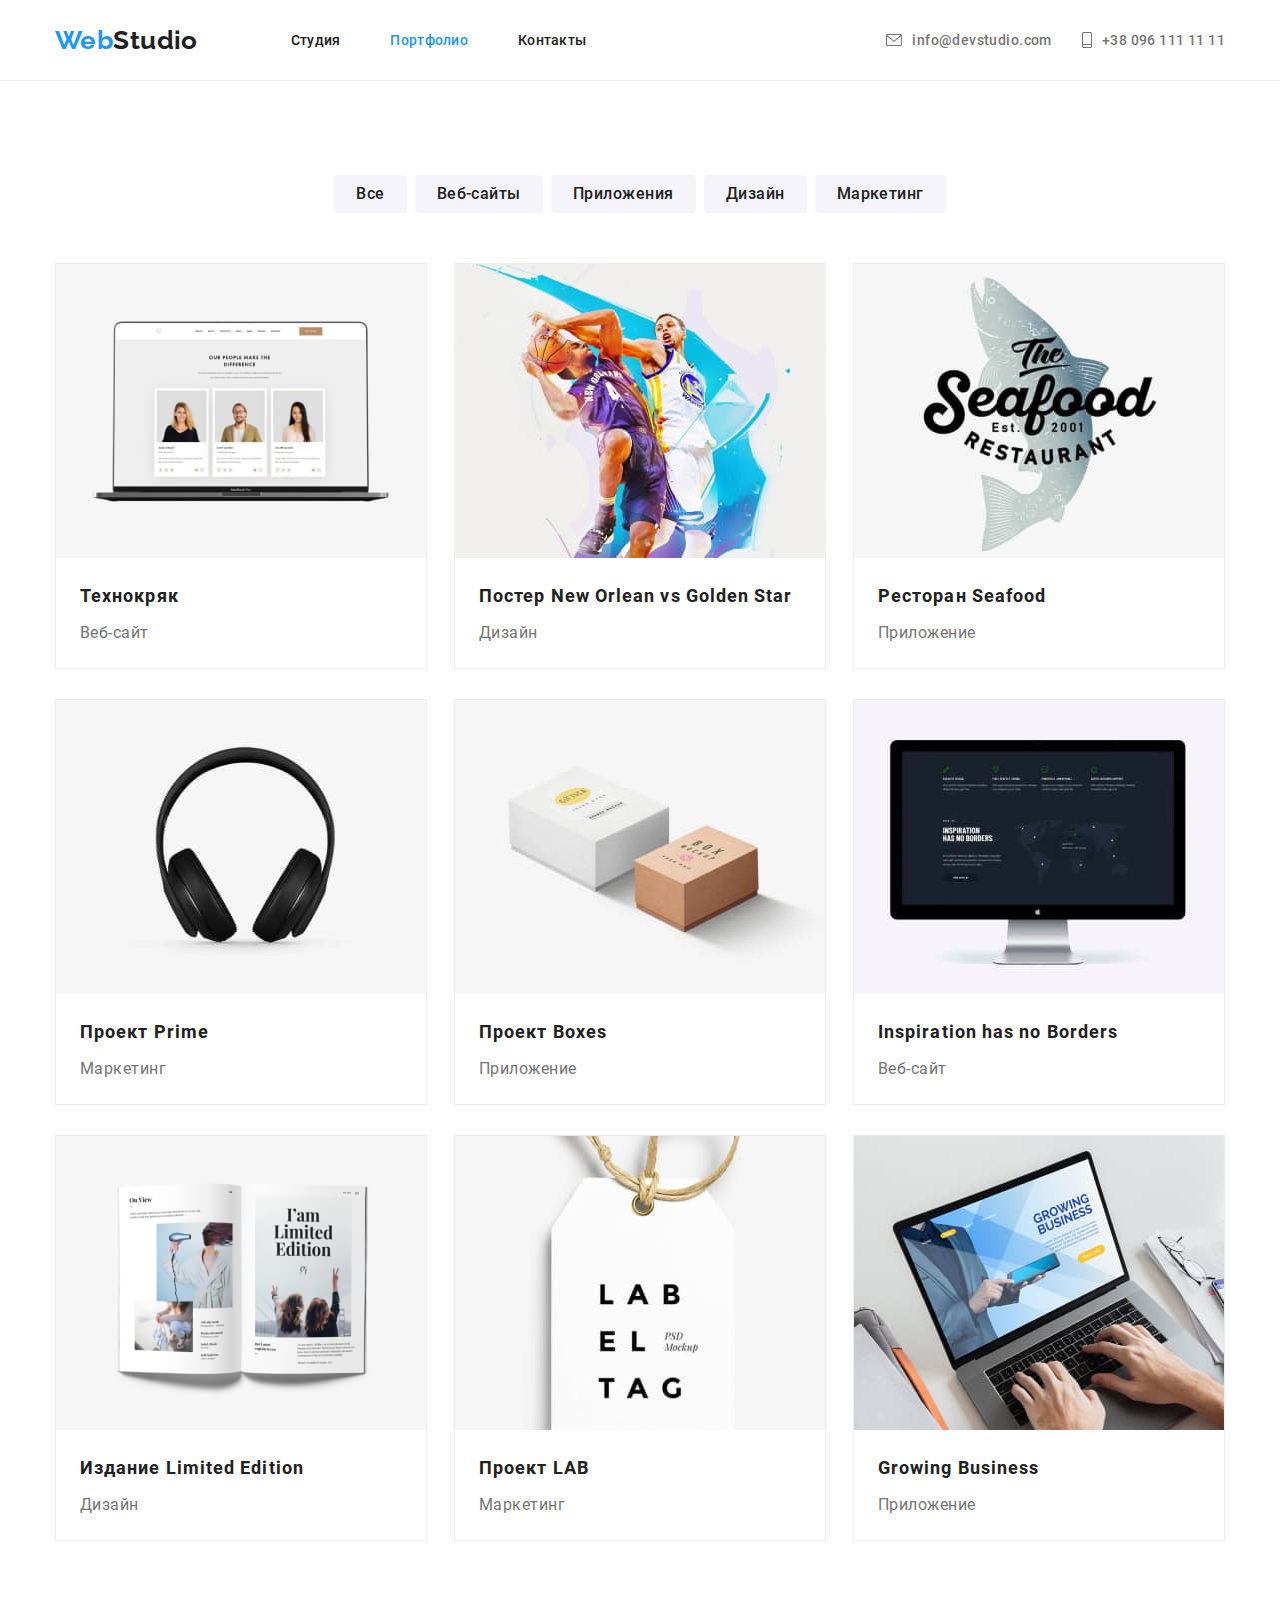
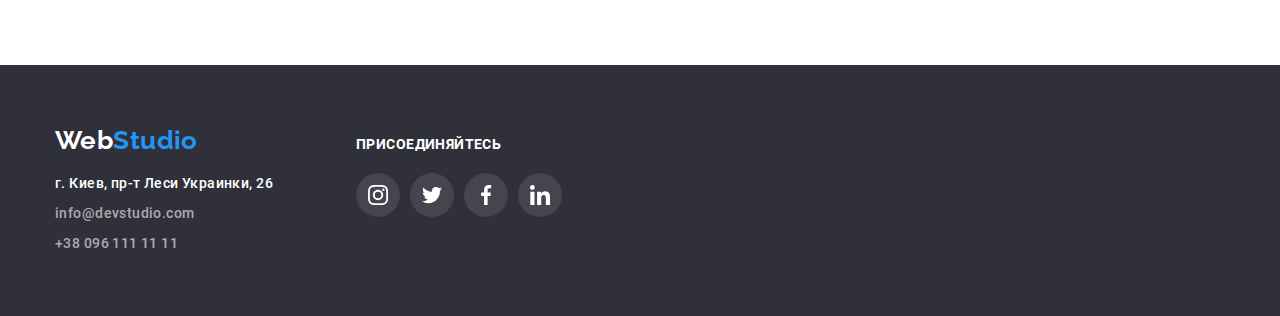
==== commit 9ec16458: "edit-errors" ====
--- a/portfolio.html
+++ b/portfolio.html
@@ -93,25 +93,25 @@
                         <p class="little-name">Присоединяйтесь</p>
                         <div class="call-us">
                             <a href="https://www.instagram.com/" class="pos-social" target="_blank" rel="noopener noreferer">
-                                <svg class="instagram-svg">
+                                <svg class="instagram-svg1">
                                     <use href="./images/sprite.svg#instagram"></use>
                                 </svg>
                             </a>
         
                             <a href="https://twitter.com/?lang=uk/" class="pos-social" target="_blank" rel="noopener noreferer">
-                                <svg class="twitter-svg">
+                                <svg class="twitter-svg1">
                                     <use href="./images/sprite.svg#twitter"></use>
                                 </svg>
                             </a>
         
                             <a href="https://www.facebook.com/" class="pos-social" target="_blank" rel="noopener noreferer">
-                                <svg class="facebook-svg">
+                                <svg class="facebook-svg1">
                                     <use href="./images/sprite.svg#facebook"></use>
                                 </svg>
                             </a>
         
                             <a href="https://www.linkedin.com/" class="pos-social" target="_blank" rel="noopener noreferer">
-                                <svg class="linkedin-svg">
+                                <svg class="linkedin-svg1">
                                     <use href="./images/sprite.svg#linkedin"></use>
                                 </svg>
                             </a>
--- a/css/styles.css
+++ b/css/styles.css
@@ -76,6 +76,7 @@
   --gray: #2f303a;
   --pearl: #e5e5e5;
   --smoke: #f5f4fa;
+  --svg-smoke: #afb1b8;
 }
 html {
   box-sizing: border-box;
@@ -149,7 +150,10 @@
 .link:focus {
   color: var(--accent-cl);
 }
-
+.link {
+  display: flex;
+  align-items: center;
+}
 .title {
   font-family: "Roboto", sans-serif;
   font-weight: 900;
@@ -310,6 +314,8 @@
   padding: 0px;
 }
 .list {
+  display: flex;
+  flex-wrap: wrap;
   height: 81px;
   width: 231px;
   margin-top: 20px;
@@ -461,7 +467,7 @@
   padding-top: 0px;
 }
 .cl-link {
-  padding-top: 6px;
+  padding-top: 9px;
 }
 .table-color {
   color: var(--white);
@@ -578,11 +584,26 @@
 .instagram-svg,
 .twitter-svg,
 .facebook-svg,
-.linkedin-svg {
+.linkedin-svg,
+.instagram-svg1,
+.twitter-svg1,
+.facebook-svg1,
+.linkedin-svg1 {
   height: 20px;
   width: 20px;
   margin: auto;
-  fill: #afb1b8;
+}
+.instagram-svg,
+.twitter-svg,
+.facebook-svg,
+.linkedin-svg {
+  fill: var(--svg-smoke);
+}
+.instagram-svg1,
+.twitter-svg1,
+.facebook-svg1,
+.linkedin-svg1 {
+  fill: var(--white);
 }
 .pos-social:hover .instagram-svg,
 .pos-social:focus .instagram-svg {
@@ -622,7 +643,7 @@
   width: 170px;
   height: 90px;
 
-  border: 1px solid #afb1b8;
+  border: 1px solid var(--svg-smoke);
   box-sizing: border-box;
   border-radius: 4px;
 }
@@ -662,7 +683,7 @@
 .svg-client4,
 .svg-client5,
 .svg-client6 {
-  fill: #afb1b8;
+  fill: var(--svg-smoke);
 }
 .unit-clients:hover,
 .unit-clients:focus {
@@ -711,6 +732,7 @@
 .call-us .pos-social {
   background-color: rgba(255, 255, 255, 0.1);
 }
+
 .call-us .pos-social:hover,
 .call-us .pos-social:focus {
   background-color: var(--accent-cl);
@@ -721,3 +743,9 @@
 .address {
   display: inline-flex;
 }
+.flex-element:hover,
+.flex-element:focus {
+  cursor: pointer;
+  box-shadow: 0px 1px 1px rgba(0, 0, 0, 0.12), 0px 4px 4px rgba(0, 0, 0, 0.06),
+    1px 4px 6px rgba(0, 0, 0, 0.16);
+}
